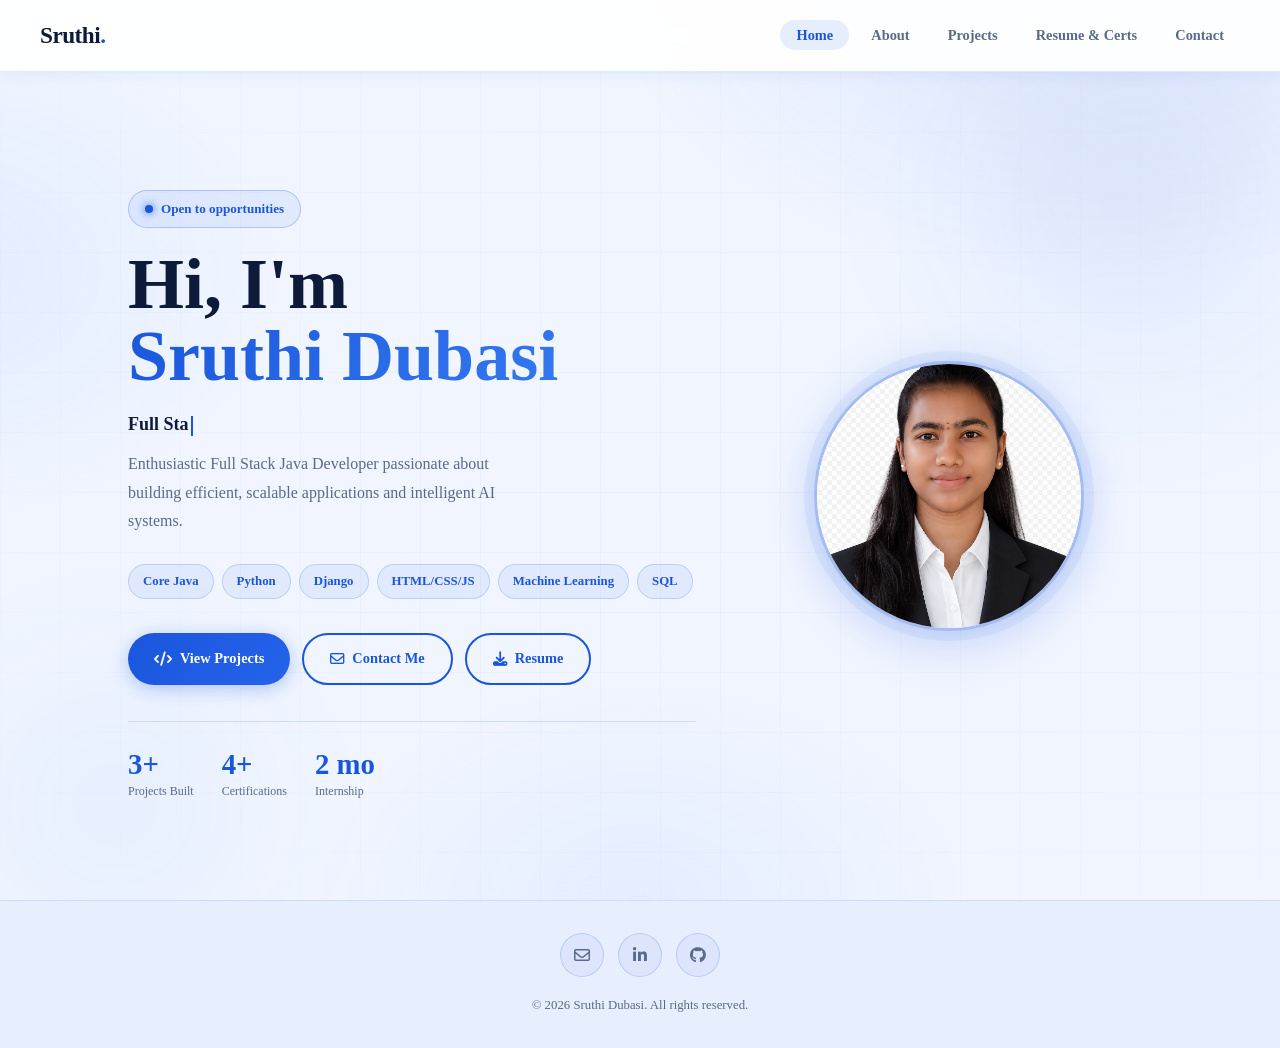
==== index.html @ 43c2ac2a "first commit" ====
<!DOCTYPE html>
<html lang="en">
<head>
  <meta charset="UTF-8"/>
  <link rel="icon" href="data:,">
  <meta name="viewport" content="width=device-width, initial-scale=1.0"/>
  <title>Sruthi Dubasi | Full Stack Developer</title>
  <meta name="description" content="Sruthi Dubasi – Full Stack Java Developer & AI Enthusiast."/>
  <link rel="stylesheet" href="https://cdnjs.cloudflare.com/ajax/libs/font-awesome/6.5.0/css/all.min.css"/>
  <link rel="stylesheet" href="css/style.css"/>
  <link rel="stylesheet" href="css/navbar.css"/>
  <link rel="stylesheet" href="css/home.css"/>
  <link rel="stylesheet" href="css/pages.css"/>
</head>
<body>
<div class="page-wrapper">

  <!-- NAVBAR -->
  <nav class="navbar">
    <div class="navbar-logo"><a href="index.html">Sruthi<span>.</span></a></div>
    <button class="hamburger" aria-label="Toggle menu" aria-expanded="false">
      <span></span><span></span><span></span>
    </button>
    <ul class="nav-list">
      <li><a href="index.html"    class="nav-link">Home</a></li>
      <li><a href="about.html"    class="nav-link">About</a></li>
      <li><a href="projects.html" class="nav-link">Projects</a></li>
      <li><a href="resume.html"   class="nav-link">Resume & Certs</a></li>
      <li><a href="contact.html"  class="nav-link">Contact</a></li>
    </ul>
  </nav>

  <!-- HERO -->
  <main class="page-main">
    <section class="hero">
      <div class="hero-grid"></div>
      <div class="orb orb-1"></div>
      <div class="orb orb-2"></div>

      <div class="hero-inner">
        <!-- Text -->
        <div class="hero-text">
          <div class="hero-status">
            <span class="dot"></span> Open to opportunities
          </div>

          <h1 class="hero-title">
            Hi, I'm
            <span class="name">Sruthi Dubasi</span>
          </h1>

          <div class="hero-typed-wrap">
            <span class="typed-text"></span><span class="typed-cursor"></span>
          </div>

          <p class="hero-lead">
            Enthusiastic Full Stack Java Developer passionate about building
            efficient, scalable applications and intelligent AI systems.
          </p>

          <div class="hero-pills">
            <span class="hero-pill">Core Java</span>
            <span class="hero-pill">Python</span>
            <span class="hero-pill">Django</span>
            <span class="hero-pill">HTML/CSS/JS</span>
            <span class="hero-pill">Machine Learning</span>
            <span class="hero-pill">SQL</span>
          </div>

          <div class="hero-buttons">
            <a href="projects.html" class="btn btn-primary">
              <i class="fa-solid fa-code"></i> View Projects
            </a>
            <a href="contact.html" class="btn btn-outline">
              <i class="fa-regular fa-envelope"></i> Contact Me
            </a>
            <a href="files/Sruthi_Dubasi_Resume.pdf" class="btn btn-outline" download>
              <i class="fa-solid fa-download"></i> Resume
            </a>
          </div>

          <div class="hero-stats">
            <div class="stat">
              <div class="stat-number count-up" data-target="3" data-suffix="+">0</div>
              <div class="stat-label">Projects Built</div>
            </div>
            <div class="stat">
              <div class="stat-number count-up" data-target="4" data-suffix="+">0</div>
              <div class="stat-label">Certifications</div>
            </div>
            <div class="stat">
              <div class="stat-number count-up" data-target="2" data-suffix=" mo">0</div>
              <div class="stat-label">Internship</div>
            </div>
          </div>
        </div>

        <!-- Profile Image -->
        <div class="hero-image-wrap">
          <img src="images/profile.png" alt="Sruthi Dubasi" width="350" height="350"/>
        </div>
      </div>

  
    </section>
  </main>

  <!-- FOOTER -->
  <footer class="footer">
    <div class="footer-socials">
      <a href="mailto:dubasisruthi83@gmail.com" class="social-link" target="_blank" rel="noopener" title="Email">
        <i class="fa-regular fa-envelope"></i>
      </a>
      <a href="https://www.linkedin.com/in/sruthidubasi/" class="social-link" target="_blank" rel="noopener noreferrer" title="LinkedIn">
        <i class="fa-brands fa-linkedin-in"></i>
      </a>
      <a href="https://github.com/sruthidubasi" class="social-link" target="_blank" rel="noopener noreferrer" title="GitHub">
        <i class="fa-brands fa-github"></i>
      </a>
    </div>
    <p class="footer-copy">© 2026 Sruthi Dubasi. All rights reserved.</p>
  </footer>

</div>
<script src="js/main.js"></script>
</body>
</html>
---- css/style.css ----
/* =============================================
   GLOBAL STYLES - style.css
   Sruthi Dubasi Portfolio - Blue & White Theme
   ============================================= */

:root {
  --bg:        #f0f5ff;
  --bg2:       #e6eeff;
  --card:      #ffffff;
  --muted:     #5a6a8a;
  --text:      #0d1a3a;
  --accent:    #1a56db;
  --accent2:   #2563eb;
  --accent3:   #3b82f6;
  --glow:      rgba(26, 86, 219, 0.18);
  --glow2:     rgba(37, 99, 235, 0.12);
  --border:    rgba(26, 86, 219, 0.13);
  --border-h:  rgba(26, 86, 219, 0.45);
  --glass:     rgba(255, 255, 255, 0.88);
  --radius:    16px;
  --radius-lg: 24px;
  --font-display: 'Times New Roman', Times, serif;
  --font-body:    'Times New Roman', Times, serif;
}

*, *::before, *::after { box-sizing: border-box; margin: 0; padding: 0; }
html { scroll-behavior: smooth; }
body {
  font-family: var(--font-body);
  background: var(--bg);
  color: var(--text);
  line-height: 1.65;
  overflow-x: hidden;
  min-height: 100vh;
}
a { text-decoration: none; color: inherit; }
ul { list-style: none; }
img { max-width: 100%; display: block; }

body::before {
  content: '';
  position: fixed;
  inset: 0;
  background:
    radial-gradient(ellipse 900px 600px at 85% -5%,  rgba(26,86,219,.09), transparent 55%),
    radial-gradient(ellipse 700px 500px at -5% 30%,  rgba(59,130,246,.07), transparent 50%),
    radial-gradient(ellipse 600px 400px at 50% 100%, rgba(37,99,235,.05), transparent 55%);
  pointer-events: none;
  z-index: 0;
}

.page-wrapper { position: relative; z-index: 1; display: flex; flex-direction: column; min-height: 100vh; }
.page-main { flex: 1; padding-top: 72px; }
.container { max-width: 1080px; margin: 0 auto; padding: 0 28px; }

.section-label {
  display: inline-flex;
  align-items: center;
  gap: 8px;
  font-family: var(--font-display);
  font-size: 0.72rem;
  font-weight: 700;
  letter-spacing: 3px;
  text-transform: uppercase;
  color: var(--accent);
  margin-bottom: 12px;
}
.section-label::before {
  content: '';
  display: inline-block;
  width: 24px; height: 2px;
  background: var(--accent);
  border-radius: 2px;
}

.section-title {
  font-family: var(--font-display);
  font-size: clamp(28px, 4vw, 42px);
  font-weight: 800;
  line-height: 1.1;
  margin-bottom: 36px;
  color: var(--text);
}

.page-title {
  font-family: var(--font-display);
  font-size: clamp(32px, 5vw, 52px);
  font-weight: 800;
  line-height: 1.1;
  margin-bottom: 8px;
  color: var(--text);
}

.card {
  background: var(--glass);
  backdrop-filter: blur(16px);
  border: 1px solid var(--border);
  border-radius: var(--radius);
  padding: 24px;
  transition: border-color .3s ease, transform .3s ease, box-shadow .3s ease;
  position: relative;
  overflow: hidden;
  box-shadow: 0 2px 16px rgba(26,86,219,.07);
}
.card::before {
  content: '';
  position: absolute;
  inset: 0;
  background: linear-gradient(135deg, rgba(26,86,219,.03) 0%, transparent 60%);
  pointer-events: none;
}
.card:hover {
  border-color: var(--border-h);
  transform: translateY(-5px);
  box-shadow: 0 20px 50px rgba(26,86,219,.13), 0 0 0 1px rgba(26,86,219,.1);
}

.btn {
  display: inline-flex;
  align-items: center;
  gap: 8px;
  padding: 12px 26px;
  border-radius: 50px;
  font-family: var(--font-body);
  font-size: 0.9rem;
  font-weight: 700;
  cursor: pointer;
  transition: all .25s ease;
  border: none;
  text-decoration: none;
}
.btn-primary {
  background: linear-gradient(135deg, var(--accent), var(--accent2));
  color: #fff;
  box-shadow: 0 4px 18px rgba(26,86,219,.3);
}
.btn-primary:hover {
  transform: translateY(-3px);
  box-shadow: 0 8px 30px rgba(26,86,219,.45);
}
.btn-outline {
  background: transparent;
  color: var(--accent);
  border: 2px solid var(--accent);
}
.btn-outline:hover {
  background: rgba(26,86,219,.07);
  transform: translateY(-3px);
  box-shadow: 0 6px 20px rgba(26,86,219,.15);
}

.reveal {
  opacity: 0;
  transform: translateY(30px);
  transition: opacity .7s ease, transform .7s ease;
}
.reveal.show { opacity: 1; transform: translateY(0); }

.dot {
  display: inline-block;
  width: 8px; height: 8px;
  border-radius: 50%;
  background: var(--accent);
  box-shadow: 0 0 8px var(--accent);
  animation: pulse-dot 2s ease-in-out infinite;
}
@keyframes pulse-dot {
  0%,100% { box-shadow: 0 0 6px var(--accent); }
  50%      { box-shadow: 0 0 16px var(--accent), 0 0 32px rgba(26,86,219,.25); }
}

::-webkit-scrollbar { width: 5px; }
::-webkit-scrollbar-track { background: var(--bg); }
::-webkit-scrollbar-thumb { background: rgba(26,86,219,.25); border-radius: 4px; }
::-webkit-scrollbar-thumb:hover { background: var(--accent); }
---- css/navbar.css ----
/* =============================================
   NAVBAR - navbar.css - Blue & White Theme
   ============================================= */

.navbar {
  position: fixed;
  top: 0; left: 0; right: 0;
  z-index: 1000;
  height: 72px;
  display: flex;
  align-items: center;
  justify-content: space-between;
  padding: 0 40px;
  background: rgba(255,255,255,0.92);
  backdrop-filter: blur(20px);
  -webkit-backdrop-filter: blur(20px);
  border-bottom: 1px solid rgba(26,86,219,.12);
  transition: background .3s ease, box-shadow .3s ease;
  box-shadow: 0 2px 16px rgba(26,86,219,.07);
}
.navbar.scrolled {
  background: rgba(255,255,255,0.98);
  box-shadow: 0 4px 24px rgba(26,86,219,.12);
}

.navbar-logo a {
  font-family: 'Times New Roman', Times, serif;
  font-size: 1.45rem;
  font-weight: 800;
  color: var(--text);
  letter-spacing: -0.5px;
}
.navbar-logo a span { color: var(--accent); }

.nav-list {
  display: flex;
  align-items: center;
  gap: 6px;
}
.nav-link {
  font-family: 'Times New Roman', Times, serif;
  font-size: 0.9rem;
  font-weight: 600;
  color: var(--muted);
  padding: 7px 16px;
  border-radius: 50px;
  transition: color .2s ease, background .2s ease;
}
.nav-link:hover {
  color: var(--accent);
  background: rgba(26,86,219,.07);
}
.nav-link.active {
  color: var(--accent);
  background: rgba(26,86,219,.10);
}

.hamburger {
  display: none;
  flex-direction: column;
  gap: 5px;
  cursor: pointer;
  background: none;
  border: none;
  padding: 6px;
}
.hamburger span {
  display: block;
  width: 24px; height: 2px;
  background: var(--text);
  border-radius: 4px;
  transition: all .3s ease;
}
.hamburger.open span:nth-child(1) { transform: translateY(7px) rotate(45deg); }
.hamburger.open span:nth-child(2) { opacity: 0; }
.hamburger.open span:nth-child(3) { transform: translateY(-7px) rotate(-45deg); }

@media (max-width: 768px) {
  .navbar { padding: 0 22px; }
  .hamburger { display: flex; }
  .nav-list {
    position: fixed;
    top: 72px; left: 0; right: 0;
    background: rgba(255,255,255,.98);
    backdrop-filter: blur(20px);
    flex-direction: column;
    gap: 4px;
    padding: 0;
    max-height: 0;
    overflow: hidden;
    transition: max-height .4s ease, padding .3s ease;
    border-bottom: 1px solid var(--border);
  }
  .nav-list.open { max-height: 380px; padding: 12px 16px 20px; }
  .nav-link { display: block; padding: 11px 18px; border-radius: 10px; }
}
---- css/home.css ----
/* =============================================
   HOME PAGE - home.css - Blue & White Theme
   ============================================= */

.hero {
  min-height: calc(100vh - 72px);
  display: flex;
  align-items: center;
  position: relative;
  overflow: hidden;
}

.hero-grid {
  position: absolute;
  inset: 0;
  background-image:
    linear-gradient(rgba(26,86,219,.04) 1px, transparent 1px),
    linear-gradient(90deg, rgba(26,86,219,.04) 1px, transparent 1px);
  background-size: 60px 60px;
  mask-image: radial-gradient(ellipse 80% 80% at 50% 50%, black, transparent);
  pointer-events: none;
}

.orb {
  position: absolute;
  border-radius: 50%;
  pointer-events: none;
  filter: blur(70px);
  animation: orb-float 8s ease-in-out infinite;
}
.orb-1 {
  width: 450px; height: 450px;
  background: radial-gradient(circle, rgba(26,86,219,.10), transparent 70%);
  top: -100px; right: -80px;
}
.orb-2 {
  width: 350px; height: 350px;
  background: radial-gradient(circle, rgba(59,130,246,.08), transparent 70%);
  bottom: -80px; left: -60px;
  animation-delay: -4s;
}
@keyframes orb-float {
  0%,100% { transform: translate(0,0) scale(1); }
  33%      { transform: translate(20px,-30px) scale(1.05); }
  66%      { transform: translate(-15px,20px) scale(0.95); }
}

.hero-inner {
  max-width: 1080px;
  margin: 0 auto;
  padding: 60px 28px 40px;
  display: grid;
  grid-template-columns: 1.4fr 1fr;
  gap: 50px;
  align-items: center;
  position: relative;
  z-index: 1;
  width: 100%;
}

.hero-status {
  display: inline-flex;
  align-items: center;
  gap: 8px;
  padding: 7px 16px;
  border-radius: 50px;
  border: 1px solid rgba(26,86,219,.25);
  background: rgba(26,86,219,.07);
  font-size: 0.82rem;
  font-weight: 600;
  color: var(--accent);
  margin-bottom: 20px;
  animation: fadeSlideDown .6s ease both;
  font-family: 'Times New Roman', Times, serif;
}

.hero-title {
  font-family: 'Times New Roman', Times, serif;
  font-size: clamp(38px, 6.5vw, 72px);
  font-weight: 800;
  line-height: 1.0;
  margin-bottom: 18px;
  color: var(--text);
  animation: fadeSlideDown .7s ease both;
}
.hero-title .name {
  background: linear-gradient(135deg, var(--accent) 0%, var(--accent3) 100%);
  -webkit-background-clip: text;
  -webkit-text-fill-color: transparent;
  background-clip: text;
  display: block;
}

.hero-typed-wrap {
  font-size: clamp(15px, 2vw, 18px);
  color: var(--muted);
  margin-bottom: 10px;
  animation: fadeSlideDown .75s ease both;
  min-height: 28px;
  font-family: 'Times New Roman', Times, serif;
}
.typed-text { color: var(--text); font-weight: 600; }
.typed-cursor {
  display: inline-block;
  width: 2px; height: 1.1em;
  background: var(--accent);
  margin-left: 2px;
  vertical-align: middle;
  animation: blink .8s step-end infinite;
}
@keyframes blink { 0%,100% { opacity:1; } 50% { opacity:0; } }

.hero-lead {
  font-size: clamp(14px, 1.8vw, 16px);
  color: var(--muted);
  line-height: 1.8;
  margin-bottom: 28px;
  max-width: 50ch;
  animation: fadeSlideDown .8s ease both;
  font-family: 'Times New Roman', Times, serif;
}

.hero-pills {
  display: flex;
  flex-wrap: wrap;
  gap: 8px;
  margin-bottom: 34px;
  animation: fadeSlideDown .9s ease both;
}
.hero-pill {
  padding: 6px 14px;
  border-radius: 50px;
  font-size: 0.8rem;
  font-weight: 600;
  color: var(--accent);
  background: rgba(26,86,219,.07);
  border: 1px solid rgba(26,86,219,.18);
  transition: all .2s ease;
  font-family: 'Times New Roman', Times, serif;
}
.hero-pill:hover {
  border-color: var(--accent);
  background: rgba(26,86,219,.13);
  color: var(--accent2);
}

.hero-buttons {
  display: flex;
  gap: 12px;
  flex-wrap: wrap;
  animation: fadeSlideDown 1s ease both;
}

.hero-image-wrap {
  display: flex;
  justify-content: center;
  align-items: center;
  animation: fadeSlideRight .9s ease both;
  position: relative;
}
.hero-image img{
    width: 300px;
    height: 300px;
    border-radius: 50%;
}
.hero-image-wrap::before {
  content: '';
  position: absolute;
  width: 300px; height: 300px;
  border-radius: 50%;
  background: radial-gradient(circle, rgba(26,86,219,.12), transparent 70%);
  animation: pulse-ring 3s ease-in-out infinite;
}
@keyframes pulse-ring {
  0%,100% { transform: scale(1); opacity: 1; }
  50%      { transform: scale(1.1); opacity: .6; }
}
.hero-image-wrap img {
  width: 270px; height: 270px;
  border-radius: 50%;
  object-fit: cover;
  border: 3px solid rgba(26,86,219,.35);
  box-shadow:
    0 0 0 10px rgba(26,86,219,.06),
    0 0 50px rgba(26,86,219,.15),
    0 20px 50px rgba(26,86,219,.1);
  animation: float 5s ease-in-out infinite;
  position: relative;
  z-index: 1;
}
@keyframes float {
  0%,100% { transform: translateY(0); }
  50%      { transform: translateY(-14px); }
}

.hero-stats {
  display: flex;
  gap: 28px;
  margin-top: 36px;
  padding-top: 28px;
  border-top: 1px solid rgba(26,86,219,.15);
  animation: fadeSlideDown 1.1s ease both;
}
.stat { text-align: left; }
.stat-number {
  font-family: 'Times New Roman', Times, serif;
  font-size: 1.8rem;
  font-weight: 800;
  color: var(--accent);
  line-height: 1;
}
.stat-label {
  font-size: 0.75rem;
  color: var(--muted);
  margin-top: 3px;
  font-family: 'Times New Roman', Times, serif;
}

.scroll-hint {
  position: absolute;
  bottom: 30px;
  left: 50%;
  transform: translateX(-50%);
  display: flex;
  flex-direction: column;
  align-items: center;
  gap: 6px;
  font-size: 0.72rem;
  letter-spacing: 2px;
  text-transform: uppercase;
  color: var(--muted);
  animation: fadeIn 2s ease both 1.5s;
  z-index: 2;
  font-family: 'Times New Roman', Times, serif;
}
.scroll-hint span { display: block; width: 1px; height: 40px; background: linear-gradient(to bottom, var(--accent), transparent); animation: scroll-line 1.5s ease-in-out infinite; }
@keyframes scroll-line { 0% { transform: scaleY(0); transform-origin: top; } 50% { transform: scaleY(1); transform-origin: top; } 51% { transform: scaleY(1); transform-origin: bottom; } 100% { transform: scaleY(0); transform-origin: bottom; } }

@keyframes fadeSlideDown {
  from { opacity: 0; transform: translateY(-22px); }
  to   { opacity: 1; transform: translateY(0); }
}
@keyframes fadeSlideRight {
  from { opacity: 0; transform: translateX(30px); }
  to   { opacity: 1; transform: translateX(0); }
}
@keyframes fadeIn {
  from { opacity: 0; }
  to   { opacity: 1; }
}

.footer {
  background: rgba(26,86,219,.05);
  border-top: 1px solid rgba(26,86,219,.12);
  padding: 32px 28px;
  text-align: center;
  position: relative;
  z-index: 1;
}
.footer-socials {
  display: flex;
  justify-content: center;
  gap: 14px;
  margin-bottom: 18px;
}
.social-link {
  width: 44px; height: 44px;
  border-radius: 50%;
  border: 1px solid rgba(26,86,219,.2);
  background: rgba(26,86,219,.05);
  color: var(--muted);
  display: flex;
  align-items: center;
  justify-content: center;
  font-size: 1rem;
  transition: all .25s ease;
}
.social-link:hover {
  color: var(--accent);
  border-color: var(--accent);
  background: rgba(26,86,219,.10);
  transform: translateY(-3px);
  box-shadow: 0 8px 20px rgba(26,86,219,.15);
}
.footer-copy { font-size: 0.8rem; color: var(--muted); font-family: 'Times New Roman', Times, serif; }

@media (max-width: 900px) {
  .hero-inner { grid-template-columns: 1fr; text-align: center; }
  .hero-image-wrap { order: -1; }
  .hero-pills, .hero-buttons, .hero-stats { justify-content: center; }
  .hero-lead { margin: 0 auto 28px; }
  .hero-typed-wrap { text-align: center; }
}
@media (max-width: 480px) {
  .hero-stats { gap: 18px; }
  .hero-image-wrap img { width: 210px; height: 210px; }
}
---- css/pages.css ----
/* =============================================
   PAGES CSS - Blue & White Theme
   ============================================= */

.page-section {
  max-width: 1080px;
  margin: 0 auto;
  padding: 50px 28px 80px;
  position: relative;
  z-index: 1;
}

/* PROJECTS */
.projects-grid {
  display: grid;
  grid-template-columns: repeat(3, 1fr);
  gap: 22px;
  margin-top: 8px;
}
.project-card {
  background: #fff;
  border: 1px solid var(--border);
  border-radius: var(--radius-lg);
  padding: 28px 24px;
  display: flex;
  flex-direction: column;
  gap: 12px;
  transition: all .3s ease;
  position: relative;
  overflow: hidden;
  box-shadow: 0 2px 12px rgba(26,86,219,.07);
}
.project-card::after {
  content: '';
  position: absolute;
  inset: 0;
  background: linear-gradient(135deg, rgba(26,86,219,.03), transparent 60%);
  opacity: 0;
  transition: opacity .3s;
}
.project-card:hover {
  border-color: var(--border-h);
  transform: translateY(-8px);
  box-shadow: 0 20px 50px rgba(26,86,219,.13), 0 0 0 1px rgba(26,86,219,.1);
}
.project-card:hover::after { opacity: 1; }

.project-num {
  font-family: 'Times New Roman', Times, serif;
  font-size: 2.8rem;
  font-weight: 900;
  color: rgba(26,86,219,.10);
  line-height: 1;
  margin-bottom: -6px;
}
.project-title {
  font-family: 'Times New Roman', Times, serif;
  font-size: 1rem;
  font-weight: 700;
  color: var(--text);
}
.project-desc {
  font-size: 0.875rem;
  color: var(--muted);
  line-height: 1.7;
  flex: 1;
  font-family: 'Times New Roman', Times, serif;
}
.project-tech {
  font-size: 0.78rem;
  color: var(--accent);
  font-weight: 600;
  padding-top: 12px;
  border-top: 1px solid var(--border);
  display: flex;
  align-items: center;
  gap: 6px;
  flex-wrap: wrap;
  font-family: 'Times New Roman', Times, serif;
}
.project-tech span {
  background: rgba(26,86,219,.07);
  border: 1px solid rgba(26,86,219,.15);
  padding: 3px 10px;
  border-radius: 50px;
}
.github-cta { margin-top: 36px; text-align: center; }

@media (max-width: 900px) { .projects-grid { grid-template-columns: 1fr 1fr; } }
@media (max-width: 580px)  { .projects-grid { grid-template-columns: 1fr; } }

/* RESUME */
.resume-download-card {
  display: flex;
  align-items: center;
  justify-content: space-between;
  flex-wrap: wrap;
  gap: 18px;
  margin-top: 10px;
}
.resume-download-card p { color: var(--muted); font-size: 0.95rem; font-family: 'Times New Roman', Times, serif; }

.certs-grid {
  display: grid;
  grid-template-columns: repeat(2, 1fr);
  gap: 18px;
  margin-top: 12px;
}
.cert-card {
  background: #fff;
  border: 1px solid var(--border);
  border-radius: var(--radius);
  padding: 24px 22px;
  display: flex;
  flex-direction: column;
  gap: 10px;
  transition: all .3s ease;
  position: relative;
  overflow: hidden;
  box-shadow: 0 2px 10px rgba(26,86,219,.06);
}
.cert-card::before {
  content: '';
  position: absolute;
  top: 0; left: 0; right: 0;
  height: 3px;
  background: linear-gradient(90deg, var(--accent), var(--accent3));
  border-radius: 4px 4px 0 0;
  transform: scaleX(0);
  transition: transform .3s ease;
}
.cert-card:hover { border-color: var(--border-h); transform: translateY(-5px); box-shadow: 0 12px 30px rgba(26,86,219,.12); }
.cert-card:hover::before { transform: scaleX(1); }

.cert-icon { font-size: 2rem; }
.cert-card h3 { font-family: 'Times New Roman', Times, serif; font-size: 0.95rem; font-weight: 700; color: var(--text); }
.cert-card p { font-size: 0.85rem; color: var(--muted); line-height: 1.6; flex: 1; font-family: 'Times New Roman', Times, serif; }
.cert-link {
  display: inline-flex;
  align-items: center;
  gap: 6px;
  font-size: 0.82rem;
  font-weight: 700;
  color: var(--accent);
  padding: 7px 16px;
  border-radius: 50px;
  border: 1px solid rgba(26,86,219,.25);
  background: rgba(26,86,219,.06);
  transition: all .2s ease;
  align-self: flex-start;
  font-family: 'Times New Roman', Times, serif;
}
.cert-link:hover { background: rgba(26,86,219,.12); border-color: var(--accent); }

@media (max-width: 640px) { .certs-grid { grid-template-columns: 1fr; } }

/* CONTACT */
.contact-layout {
  display: grid;
  grid-template-columns: 1fr 1.4fr;
  gap: 36px;
  margin-top: 12px;
  align-items: start;
}
.contact-info-list { display: flex; flex-direction: column; gap: 14px; }
.contact-info-item {
  display: flex;
  align-items: center;
  gap: 16px;
  padding: 16px 20px;
  background: #fff;
  border: 1px solid var(--border);
  border-radius: var(--radius);
  transition: all .25s ease;
  box-shadow: 0 2px 8px rgba(26,86,219,.05);
}
.contact-info-item:hover { border-color: var(--border-h); transform: translateX(5px); box-shadow: 0 6px 20px rgba(26,86,219,.10); }
.c-icon {
  width: 42px; height: 42px;
  border-radius: 12px;
  background: linear-gradient(135deg, rgba(26,86,219,.10), rgba(59,130,246,.07));
  border: 1px solid rgba(26,86,219,.18);
  display: flex; align-items: center; justify-content: center;
  font-size: 1rem;
  flex-shrink: 0;
  color: var(--accent);
}
.c-label { font-size: 0.72rem; font-weight: 700; letter-spacing: 1px; text-transform: uppercase; color: var(--muted); margin-bottom: 2px; font-family: 'Times New Roman', Times, serif; }
.c-value { font-size: 0.88rem; color: var(--text); font-family: 'Times New Roman', Times, serif; }
.c-value a { color: var(--accent); transition: opacity .2s; }
.c-value a:hover { opacity: .75; }

.contact-form-wrap {
  background: #fff;
  border: 1px solid var(--border);
  border-radius: var(--radius-lg);
  padding: 32px 28px;
  box-shadow: 0 2px 12px rgba(26,86,219,.07);
}
.form-title { font-family: 'Times New Roman', Times, serif; font-size: 1.2rem; font-weight: 700; margin-bottom: 22px; color: var(--text); }
.contact-form { display: flex; flex-direction: column; gap: 16px; }
.form-group { display: flex; flex-direction: column; gap: 6px; }
.form-group label { font-size: 0.82rem; font-weight: 700; color: var(--muted); letter-spacing: .5px; font-family: 'Times New Roman', Times, serif; }
.contact-form input,
.contact-form textarea {
  background: rgba(26,86,219,.03);
  border: 1px solid rgba(26,86,219,.15);
  border-radius: 12px;
  padding: 13px 16px;
  color: var(--text);
  font-size: 0.9rem;
  font-family: 'Times New Roman', Times, serif;
  outline: none;
  transition: border-color .25s ease, box-shadow .25s ease;
  resize: vertical;
}
.contact-form input:focus,
.contact-form textarea:focus {
  border-color: rgba(26,86,219,.45);
  box-shadow: 0 0 0 3px rgba(26,86,219,.08);
}
.contact-form textarea { min-height: 130px; }
.form-success {
  display: none;
  padding: 14px 18px;
  background: rgba(26,86,219,.07);
  border: 1px solid rgba(26,86,219,.25);
  border-radius: 12px;
  color: var(--accent);
  font-size: 0.9rem;
  font-weight: 700;
  font-family: 'Times New Roman', Times, serif;
}

@media (max-width: 800px) { .contact-layout { grid-template-columns: 1fr; } }

/* FOOTER */
.footer {
  background: rgba(26,86,219,.04);
  border-top: 1px solid rgba(26,86,219,.12);
  padding: 32px 28px;
  text-align: center;
  position: relative;
  z-index: 1;
}
.footer-socials { display: flex; justify-content: center; gap: 14px; margin-bottom: 18px; }
.social-link {
  width: 44px; height: 44px;
  border-radius: 50%;
  border: 1px solid rgba(26,86,219,.18);
  background: rgba(26,86,219,.05);
  color: var(--muted);
  display: flex; align-items: center; justify-content: center;
  font-size: 1rem;
  transition: all .25s ease;
}
.social-link:hover {
  color: var(--accent);
  border-color: var(--accent);
  background: rgba(26,86,219,.10);
  transform: translateY(-4px);
  box-shadow: 0 8px 20px rgba(26,86,219,.15);
}
.footer-copy { font-size: 0.8rem; color: var(--muted); font-family: 'Times New Roman', Times, serif; }
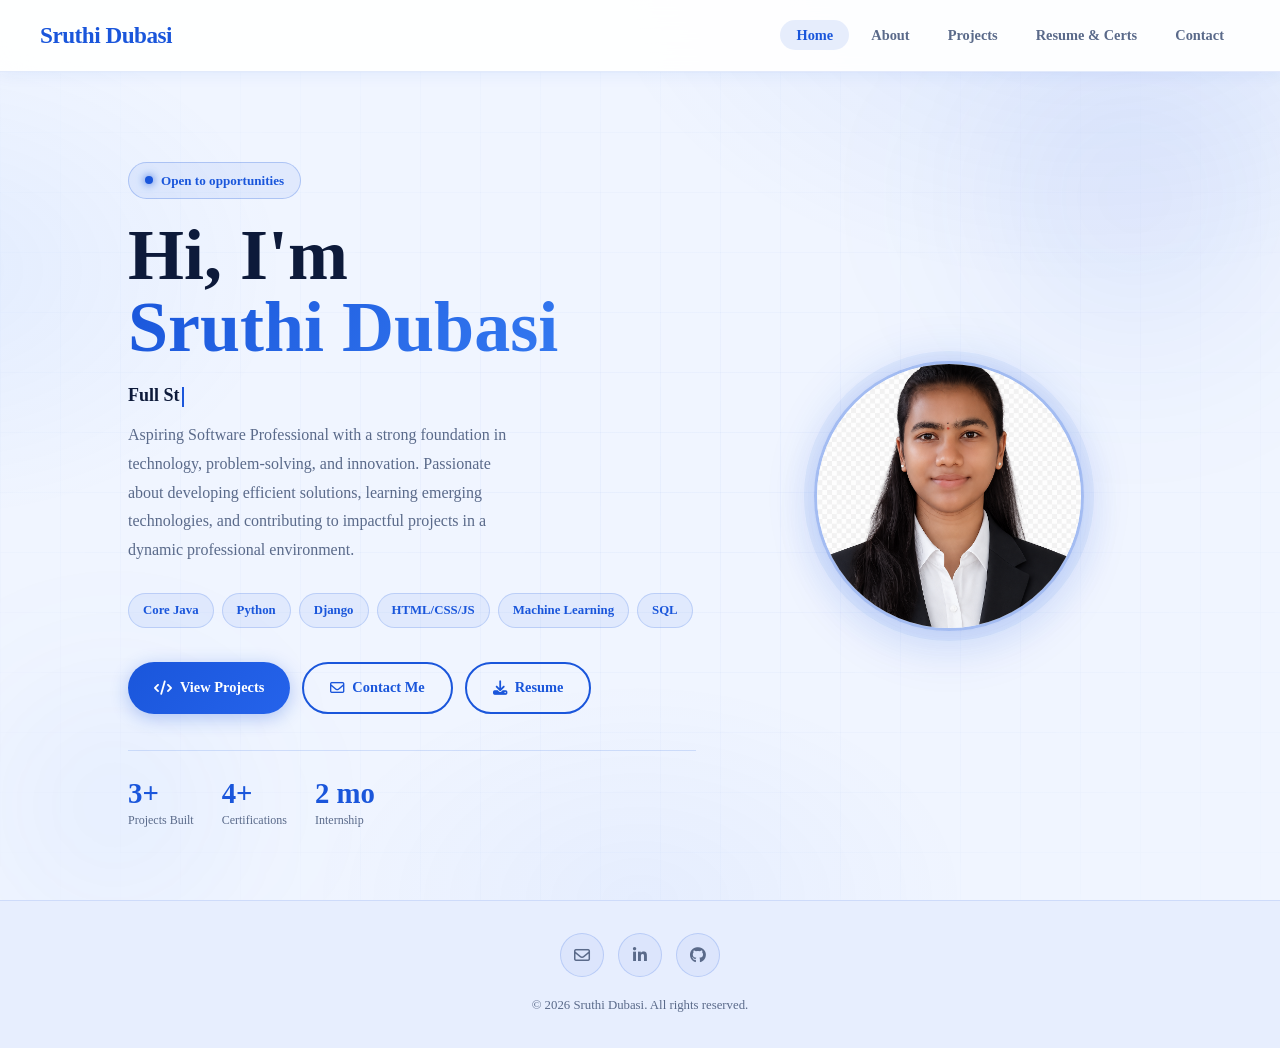
==== commit b05bba5a: "Initial portfolio commit" ====
--- a/index.html
+++ b/index.html
@@ -17,7 +17,7 @@
 
   <!-- NAVBAR -->
   <nav class="navbar">
-    <div class="navbar-logo"><a href="index.html">Sruthi<span>.</span></a></div>
+    <div class="navbar-logo"><a href="index.html"><span>Sruthi Dubasi</span></a></div>
     <button class="hamburger" aria-label="Toggle menu" aria-expanded="false">
       <span></span><span></span><span></span>
     </button>
@@ -54,8 +54,10 @@
           </div>
 
           <p class="hero-lead">
-            Enthusiastic Full Stack Java Developer passionate about building
-            efficient, scalable applications and intelligent AI systems.
+            Aspiring Software Professional with a strong foundation in technology, 
+            problem-solving, and innovation. Passionate about developing efficient 
+            solutions, learning emerging technologies, and contributing to impactful
+            projects in a dynamic professional environment.
           </p>
 
           <div class="hero-pills">
@@ -74,7 +76,7 @@
             <a href="contact.html" class="btn btn-outline">
               <i class="fa-regular fa-envelope"></i> Contact Me
             </a>
-            <a href="files/Sruthi_Dubasi_Resume.pdf" class="btn btn-outline" download>
+            <a href="files/DubasiSruthiResume.pdf" class="btn btn-outline" download>
               <i class="fa-solid fa-download"></i> Resume
             </a>
           </div>
